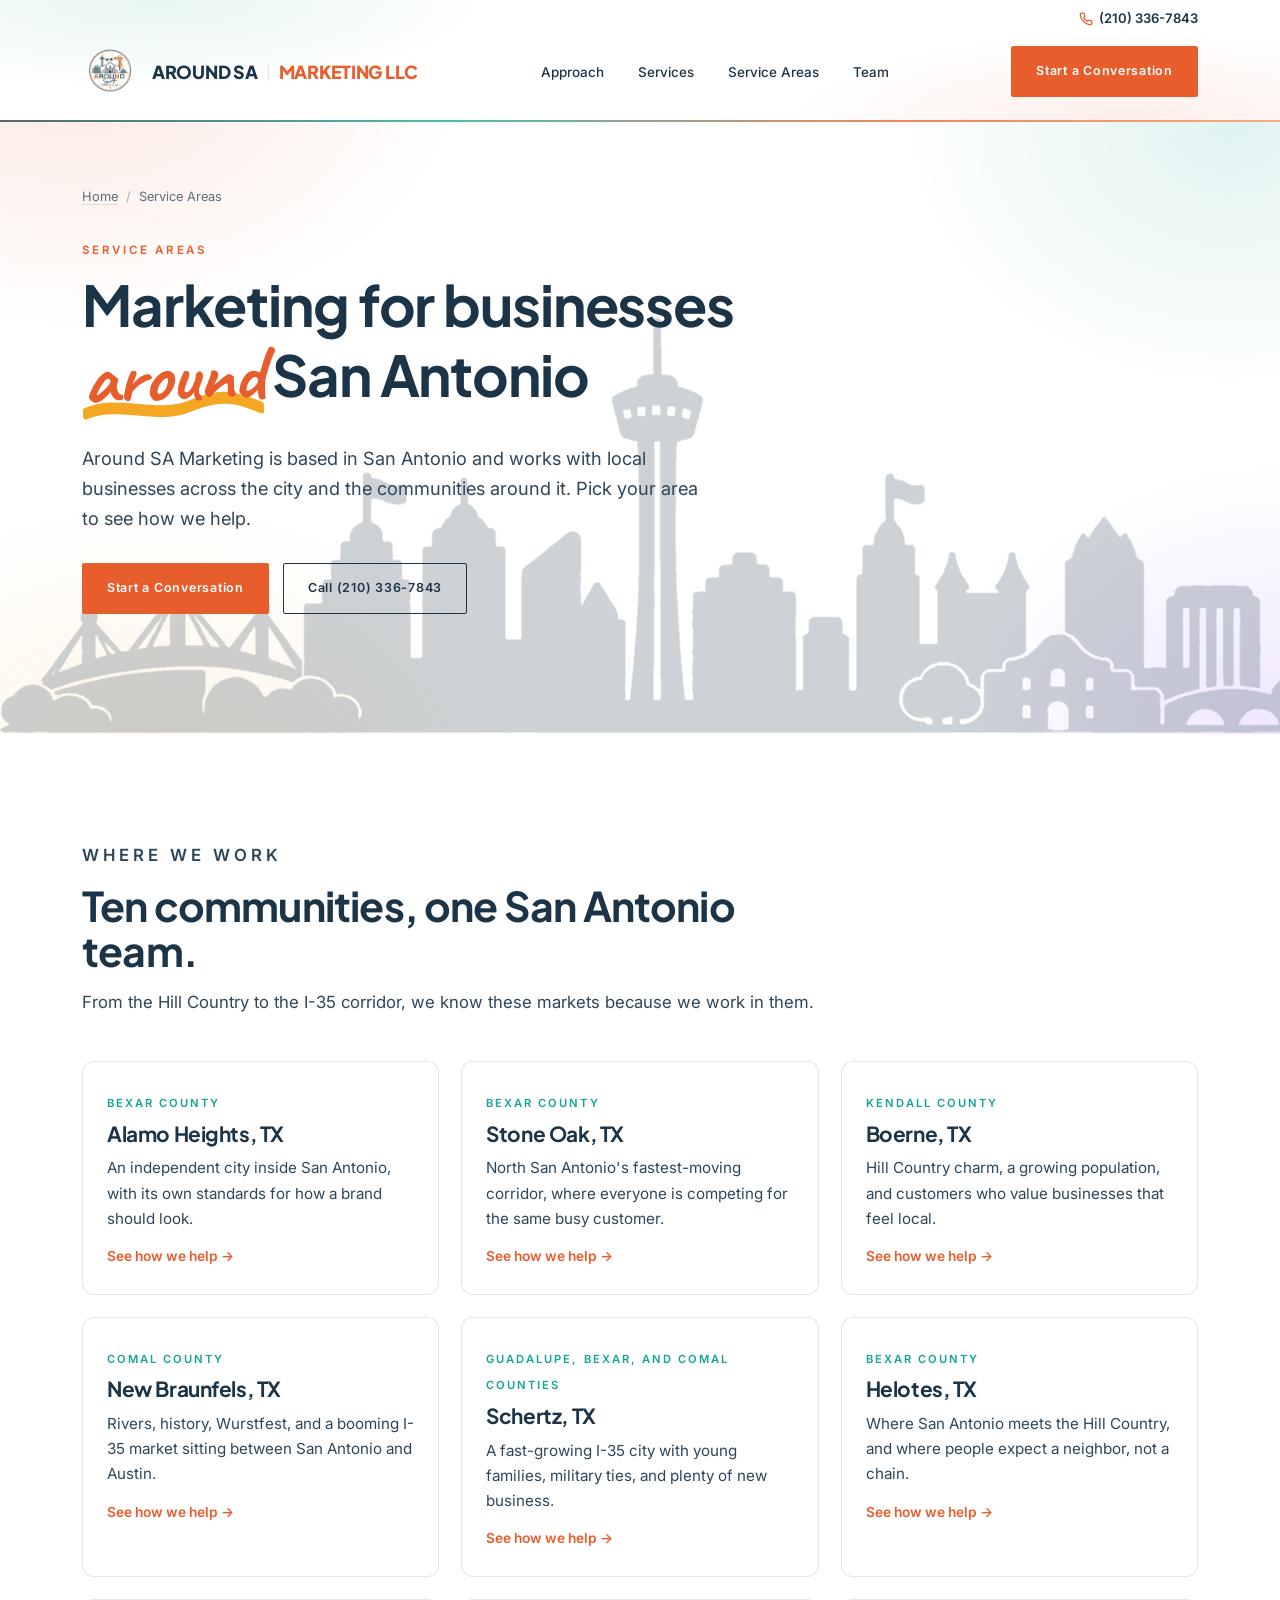
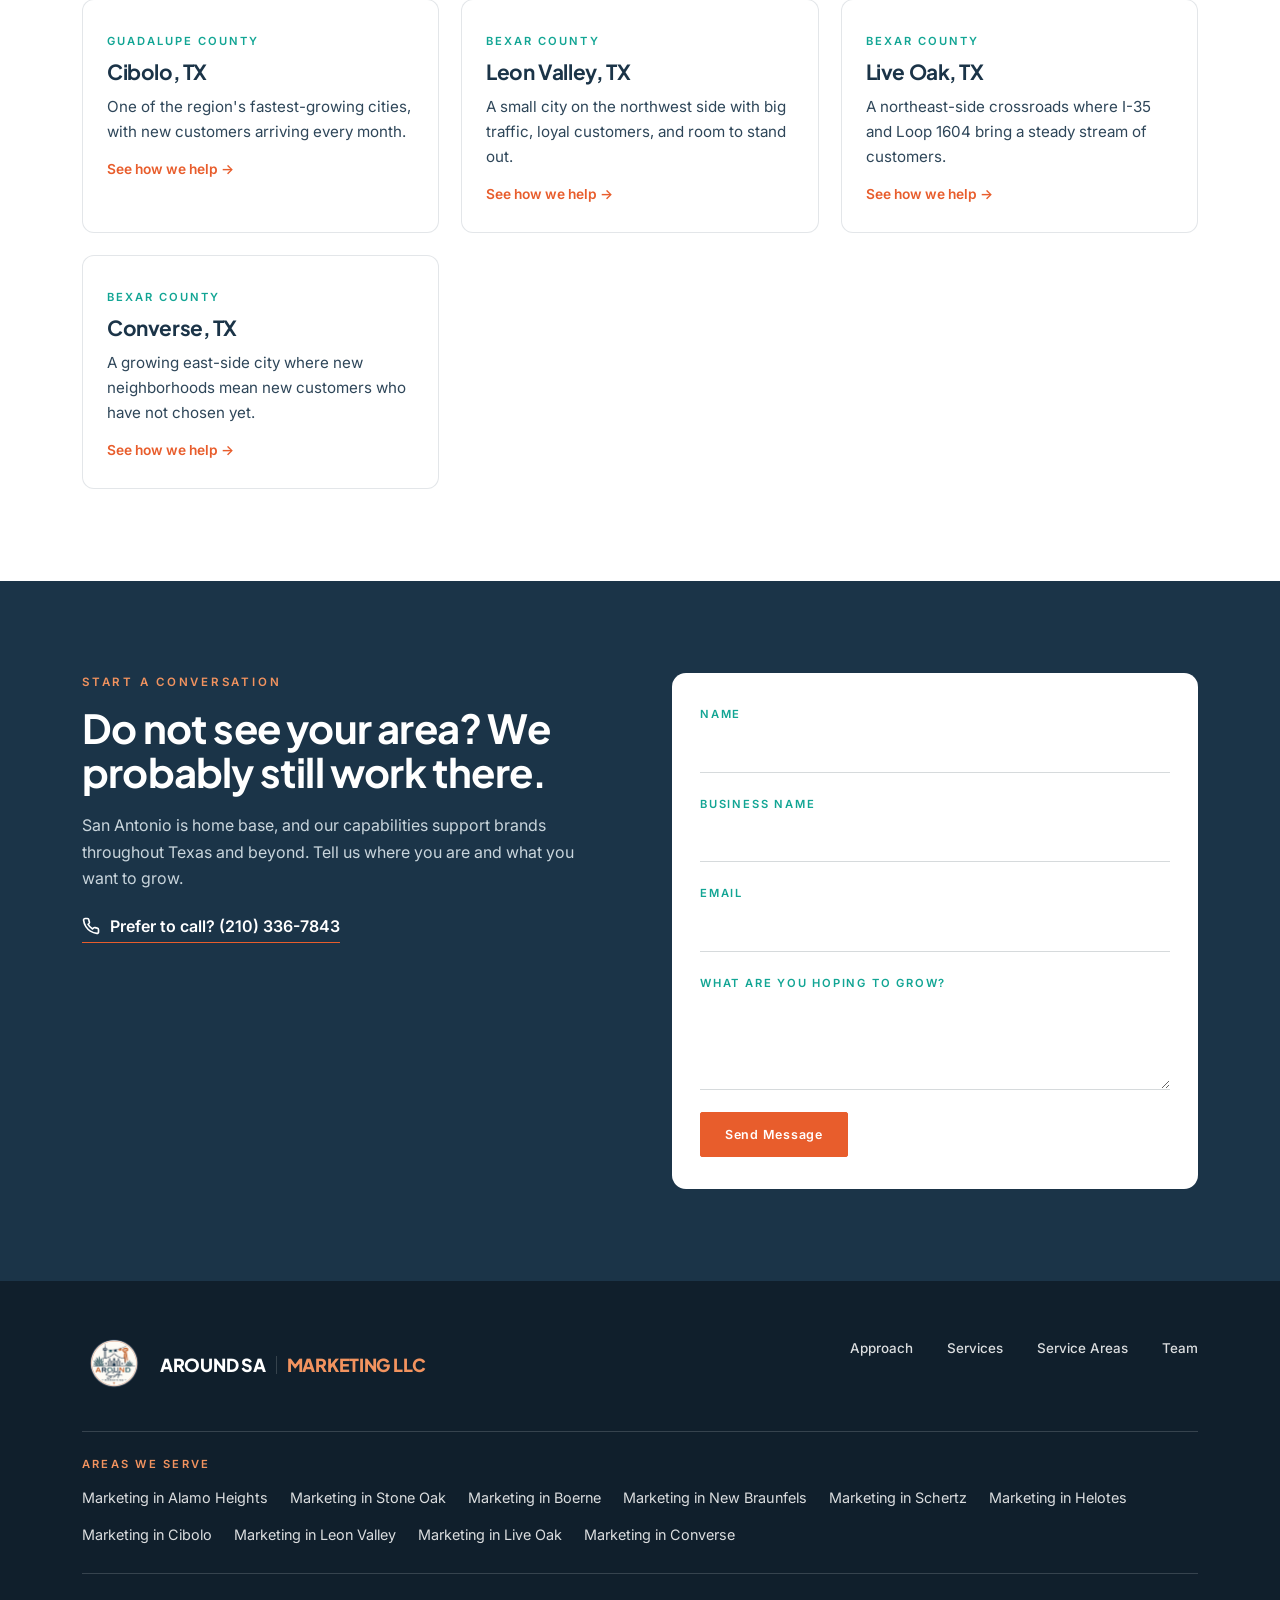
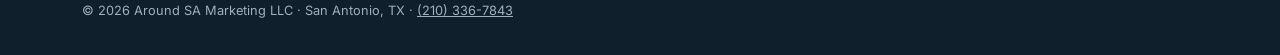
==== areas/index.html @ 3143f08d "Add 10 San Antonio-area service pages, hub, sitemap, robots, homepage links Co-Authored-By: Claude S" ====
<!DOCTYPE html>
<html lang="en">
<head>
<meta charset="UTF-8">
<meta name="viewport" content="width=device-width, initial-scale=1.0">
<meta name="color-scheme" content="light only">
<meta name="robots" content="index, follow, max-image-preview:large">
<title>San Antonio Area Marketing Services | Around SA Marketing</title>
<meta name="description" content="Around SA Marketing serves San Antonio and nearby cities including Alamo Heights, Stone Oak, Boerne, New Braunfels, Schertz, Helotes, Cibolo, Leon Valley, Live Oak and Converse.">
<link rel="canonical" href="https://www.aroundsamarketing.com/areas/">
<link rel="icon" type="image/png" href="/assets/favicon-180.png">
<link rel="apple-touch-icon" href="/assets/favicon-180.png">
<meta property="og:type" content="website">
<meta property="og:site_name" content="Around SA Marketing LLC">
<meta property="og:title" content="San Antonio Area Marketing Services | Around SA Marketing">
<meta property="og:description" content="Around SA Marketing serves San Antonio and nearby cities including Alamo Heights, Stone Oak, Boerne, New Braunfels, Schertz, Helotes, Cibolo, Leon Valley, Live Oak and Converse.">
<meta property="og:url" content="https://www.aroundsamarketing.com/areas/">
<meta property="og:locale" content="en_US">
<meta property="og:image" content="https://www.aroundsamarketing.com/og-image.jpg">
<meta name="twitter:card" content="summary_large_image">
<meta name="twitter:title" content="San Antonio Area Marketing Services | Around SA Marketing">
<meta name="twitter:description" content="Around SA Marketing serves San Antonio and nearby cities including Alamo Heights, Stone Oak, Boerne, New Braunfels, Schertz, Helotes, Cibolo, Leon Valley, Live Oak and Converse.">
<meta name="twitter:image" content="https://www.aroundsamarketing.com/og-image.jpg">
<link rel="preconnect" href="https://fonts.googleapis.com"><link rel="preconnect" href="https://fonts.gstatic.com" crossorigin><link href="https://fonts.googleapis.com/css2?family=Plus+Jakarta+Sans:wght@500;600;700;800&family=Caveat:wght@600;700&family=Instrument+Serif:ital@0;1&family=Inter:wght@300;400;500;600;700&display=swap" rel="stylesheet">
<link rel="stylesheet" href="/assets/area.css">
<script type="application/ld+json">{"@context": "https://schema.org", "@graph": [{"@type": "CollectionPage", "@id": "https://www.aroundsamarketing.com/areas/#page", "url": "https://www.aroundsamarketing.com/areas/", "name": "San Antonio Area Marketing Services | Around SA Marketing", "description": "Around SA Marketing serves San Antonio and nearby cities including Alamo Heights, Stone Oak, Boerne, New Braunfels, Schertz, Helotes, Cibolo, Leon Valley, Live Oak and Converse."}, {"@type": "ItemList", "name": "Around SA Marketing service areas", "itemListElement": [{"@type": "ListItem", "position": 1, "url": "https://www.aroundsamarketing.com/areas/alamo-heights/", "name": "Marketing Agency in Alamo Heights, TX"}, {"@type": "ListItem", "position": 2, "url": "https://www.aroundsamarketing.com/areas/stone-oak/", "name": "Marketing Agency in Stone Oak, TX"}, {"@type": "ListItem", "position": 3, "url": "https://www.aroundsamarketing.com/areas/boerne/", "name": "Marketing Agency in Boerne, TX"}, {"@type": "ListItem", "position": 4, "url": "https://www.aroundsamarketing.com/areas/new-braunfels/", "name": "Marketing Agency in New Braunfels, TX"}, {"@type": "ListItem", "position": 5, "url": "https://www.aroundsamarketing.com/areas/schertz/", "name": "Marketing Agency in Schertz, TX"}, {"@type": "ListItem", "position": 6, "url": "https://www.aroundsamarketing.com/areas/helotes/", "name": "Marketing Agency in Helotes, TX"}, {"@type": "ListItem", "position": 7, "url": "https://www.aroundsamarketing.com/areas/cibolo/", "name": "Marketing Agency in Cibolo, TX"}, {"@type": "ListItem", "position": 8, "url": "https://www.aroundsamarketing.com/areas/leon-valley/", "name": "Marketing Agency in Leon Valley, TX"}, {"@type": "ListItem", "position": 9, "url": "https://www.aroundsamarketing.com/areas/live-oak/", "name": "Marketing Agency in Live Oak, TX"}, {"@type": "ListItem", "position": 10, "url": "https://www.aroundsamarketing.com/areas/converse/", "name": "Marketing Agency in Converse, TX"}]}, {"@type": "BreadcrumbList", "itemListElement": [{"@type": "ListItem", "position": 1, "name": "Home", "item": "https://www.aroundsamarketing.com/"}, {"@type": "ListItem", "position": 2, "name": "Service Areas", "item": "https://www.aroundsamarketing.com/areas/"}]}]}</script>
</head>
<body>
<a class="skip" href="#main">Skip to content</a>
<header>
  <div class="header-top"><a class="header-phone" href="tel:+12103367843"><svg viewBox="0 0 24 24" fill="none" stroke="currentColor" stroke-width="2.2" stroke-linecap="round" stroke-linejoin="round" aria-hidden="true"><path d="M22 16.92v3a2 2 0 0 1-2.18 2 19.79 19.79 0 0 1-8.63-3.07 19.5 19.5 0 0 1-6-6 19.79 19.79 0 0 1-3.07-8.67A2 2 0 0 1 4.11 2h3a2 2 0 0 1 2 1.72c.13.96.36 1.9.7 2.81a2 2 0 0 1-.45 2.11L8.09 9.91a16 16 0 0 0 6 6l1.27-1.27a2 2 0 0 1 2.11-.45c.91.34 1.85.57 2.81.7A2 2 0 0 1 22 16.92z"/></svg>(210) 336-7843</a></div>
  <div class="navrow">
    <a class="logo" href="/"><img src="/assets/logo.png" alt="Around SA Marketing LLC" width="56" height="56"><span class="logo-word">AROUND SA<span>MARKETING LLC</span></span></a>
    <nav class="links" aria-label="Primary">
      <a href="/#approach">Approach</a>
      <a href="/#services">Services</a>
      <a href="/areas/">Service Areas</a>
      <a href="/#team">Team</a>
    </nav>
    <a class="btn solid" href="#contact">Start a Conversation</a>
    <button class="menuToggle" id="menuToggle" aria-label="Open menu" aria-expanded="false" aria-controls="mobilePanel"><span></span><span></span><span></span></button>
  </div>
  <nav class="mobile-panel" id="mobilePanel" aria-label="Mobile">
    <a href="/#approach">Approach</a>
    <a href="/#services">Services</a>
    <a href="/areas/">Service Areas</a>
    <a href="/#team">Team</a>
    <a class="btn solid" href="#contact">Start a Conversation</a>
  </nav>
</header>
<main id="main">
<section class="hero">
  <img class="hero-sky" src="/assets/skyline.png" alt="" aria-hidden="true" width="2700" height="834">
  <div class="wrap">
    <nav class="crumbs" aria-label="Breadcrumb"><ol><li><a href="/">Home</a></li><li aria-current="page">Service Areas</li></ol></nav>
    <div style="margin-top:34px;max-width:820px;">
      <p class="eyebrow">Service Areas</p>
      <h1>Marketing for businesses <em>around</em> San Antonio</h1>
      <p class="lead">Around SA Marketing is based in San Antonio and works with local businesses across the city and the communities around it. Pick your area to see how we help.</p>
      <div class="hero-actions"><a class="btn solid" href="#contact">Start a Conversation</a><a class="btn" href="tel:+12103367843">Call (210) 336-7843</a></div>
    </div>
  </div>
</section>
<section>
  <div class="wrap">
    <div class="section-head"><p class="eyebrow">Where We Work</p><h2>Ten communities, one San Antonio team.</h2><p>From the Hill Country to the I-35 corridor, we know these markets because we work in them.</p></div>
    <div class="area-grid">
<a class="area-card" href="/areas/alamo-heights/"><span class="tag">Bexar County</span><h3>Alamo Heights, TX</h3><p>An independent city inside San Antonio, with its own standards for how a brand should look.</p><span class="go">See how we help &rarr;</span></a>
<a class="area-card" href="/areas/stone-oak/"><span class="tag">Bexar County</span><h3>Stone Oak, TX</h3><p>North San Antonio&#x27;s fastest-moving corridor, where everyone is competing for the same busy customer.</p><span class="go">See how we help &rarr;</span></a>
<a class="area-card" href="/areas/boerne/"><span class="tag">Kendall County</span><h3>Boerne, TX</h3><p>Hill Country charm, a growing population, and customers who value businesses that feel local.</p><span class="go">See how we help &rarr;</span></a>
<a class="area-card" href="/areas/new-braunfels/"><span class="tag">Comal County</span><h3>New Braunfels, TX</h3><p>Rivers, history, Wurstfest, and a booming I-35 market sitting between San Antonio and Austin.</p><span class="go">See how we help &rarr;</span></a>
<a class="area-card" href="/areas/schertz/"><span class="tag">Guadalupe, Bexar, and Comal counties</span><h3>Schertz, TX</h3><p>A fast-growing I-35 city with young families, military ties, and plenty of new business.</p><span class="go">See how we help &rarr;</span></a>
<a class="area-card" href="/areas/helotes/"><span class="tag">Bexar County</span><h3>Helotes, TX</h3><p>Where San Antonio meets the Hill Country, and where people expect a neighbor, not a chain.</p><span class="go">See how we help &rarr;</span></a>
<a class="area-card" href="/areas/cibolo/"><span class="tag">Guadalupe County</span><h3>Cibolo, TX</h3><p>One of the region&#x27;s fastest-growing cities, with new customers arriving every month.</p><span class="go">See how we help &rarr;</span></a>
<a class="area-card" href="/areas/leon-valley/"><span class="tag">Bexar County</span><h3>Leon Valley, TX</h3><p>A small city on the northwest side with big traffic, loyal customers, and room to stand out.</p><span class="go">See how we help &rarr;</span></a>
<a class="area-card" href="/areas/live-oak/"><span class="tag">Bexar County</span><h3>Live Oak, TX</h3><p>A northeast-side crossroads where I-35 and Loop 1604 bring a steady stream of customers.</p><span class="go">See how we help &rarr;</span></a>
<a class="area-card" href="/areas/converse/"><span class="tag">Bexar County</span><h3>Converse, TX</h3><p>A growing east-side city where new neighborhoods mean new customers who have not chosen yet.</p><span class="go">See how we help &rarr;</span></a>
    </div>
  </div>
</section>
<section class="on-dark" id="contact">
  <div class="wrap cta-grid">
    <div>
      <p class="eyebrow">Start A Conversation</p>
      <h2>Do not see your area? We probably still work there.</h2>
      <p>San Antonio is home base, and our capabilities support brands throughout Texas and beyond. Tell us where you are and what you want to grow.</p>
      <a class="phone-link" href="tel:+12103367843"><svg width="18" height="18" viewBox="0 0 24 24" fill="none" stroke="currentColor" stroke-width="2.2" stroke-linecap="round" stroke-linejoin="round" aria-hidden="true"><path d="M22 16.92v3a2 2 0 0 1-2.18 2 19.79 19.79 0 0 1-8.63-3.07 19.5 19.5 0 0 1-6-6 19.79 19.79 0 0 1-3.07-8.67A2 2 0 0 1 4.11 2h3a2 2 0 0 1 2 1.72c.13.96.36 1.9.7 2.81a2 2 0 0 1-.45 2.11L8.09 9.91a16 16 0 0 0 6 6l1.27-1.27a2 2 0 0 1 2.11-.45c.91.34 1.85.57 2.81.7A2 2 0 0 1 22 16.92z"/></svg>Prefer to call? (210) 336-7843</a>
    </div>
    <form id="areaForm" name="contact" method="POST" action="/" data-netlify="true" netlify-honeypot="bot-field">
      <input type="hidden" name="form-name" value="contact">
      <input type="hidden" name="source_page" value="">
      <div style="position:absolute;left:-5000px;" aria-hidden="true"><label>Leave this empty: <input name="bot-field" tabindex="-1" autocomplete="off"></label></div>
      <div class="field"><label for="name">Name</label><input id="name" name="name" type="text" required autocomplete="name"></div>
      <div class="field"><label for="business">Business Name</label><input id="business" name="business" type="text" required autocomplete="organization"></div>
      <div class="field"><label for="email">Email</label><input id="email" name="email" type="email" required autocomplete="email"></div>
      <div class="field"><label for="goal">What Are You Hoping To Grow?</label><textarea id="goal" name="goal"></textarea></div>
      <button class="btn solid" type="submit">Send Message</button>
      <p class="form-note" id="formNote" role="status" aria-live="polite"></p>
    </form>
  </div>
</section>
</main>
<footer>
  <div class="wrap">
    <div class="footer-top">
      <a class="logo" href="/"><img src="/assets/logo.png" alt="Around SA Marketing LLC" width="64" height="64" loading="lazy"><span class="logo-word">AROUND SA<span>MARKETING LLC</span></span></a>
      <nav class="links" aria-label="Footer">
        <a href="/#approach">Approach</a>
        <a href="/#services">Services</a>
        <a href="/areas/">Service Areas</a>
        <a href="/#team">Team</a>
      </nav>
    </div>
    <div class="foot-areas">
      <h2>Areas We Serve</h2>
      <ul><li><a href="/areas/alamo-heights/">Marketing in Alamo Heights</a></li><li><a href="/areas/stone-oak/">Marketing in Stone Oak</a></li><li><a href="/areas/boerne/">Marketing in Boerne</a></li><li><a href="/areas/new-braunfels/">Marketing in New Braunfels</a></li><li><a href="/areas/schertz/">Marketing in Schertz</a></li><li><a href="/areas/helotes/">Marketing in Helotes</a></li><li><a href="/areas/cibolo/">Marketing in Cibolo</a></li><li><a href="/areas/leon-valley/">Marketing in Leon Valley</a></li><li><a href="/areas/live-oak/">Marketing in Live Oak</a></li><li><a href="/areas/converse/">Marketing in Converse</a></li></ul>
    </div>
    <div class="foot-bottom">
      <span>&copy; 2026 Around SA Marketing LLC &middot; San Antonio, TX &middot; <a href="tel:+12103367843" class="foot-phone">(210) 336-7843</a></span>
    </div>
  </div>
</footer>
<script src="/assets/site.js" defer></script>
</body>
</html>
---- assets/area.css ----
:root{
  color-scheme: light only;
  --navy:#1B3448; --navy-deep:#101F2C; --teal:#12A594; --rust:#E85D2C; --rust-soft:#F2935F;
  --marigold:#F5A623; --purple:#7C3AED; --cream:#FFFFFF; --cream-2:#F5F2ED; --ink:#1B3448;
  --line-dark:rgba(255,255,255,0.16); --line-light:rgba(27,52,72,0.12);
}
*{box-sizing:border-box;margin:0;padding:0;}
html{scroll-behavior:smooth;overflow-x:hidden;width:100%;background:#fff;}
body{background:var(--cream);color:var(--ink);font-family:'Inter',sans-serif;font-weight:400;line-height:1.65;overflow-x:hidden;width:100%;-webkit-font-smoothing:antialiased;}
img,svg{display:block;max-width:100%;}
a{color:inherit;text-decoration:none;}
h1,h2,h3{font-family:'Plus Jakarta Sans',sans-serif;font-weight:700;line-height:1.1;letter-spacing:-0.02em;}
em{font-family:'Instrument Serif',serif;font-style:italic;font-weight:400;}
.eyebrow{font-family:'Inter',sans-serif;font-weight:600;font-size:0.72rem;letter-spacing:0.24em;text-transform:uppercase;color:var(--rust);}
.on-dark .eyebrow{color:var(--rust-soft);}
.wrap{max-width:1180px;margin:0 auto;padding:0 32px;}
@media (max-width:640px){.wrap{padding:0 22px;}}
@media (prefers-reduced-motion:reduce){*{animation-duration:0.001ms!important;transition-duration:0.001ms!important;scroll-behavior:auto!important;}}
a:focus-visible,button:focus-visible,input:focus-visible,textarea:focus-visible,summary:focus-visible{outline:2px solid var(--rust);outline-offset:3px;border-radius:2px;}
.skip{position:absolute;left:-9999px;top:0;background:var(--navy);color:#fff;padding:10px 16px;z-index:100;}
.skip:focus{left:8px;top:8px;}

/* header */
header{position:sticky;top:0;z-index:50;background:radial-gradient(520px 140px at 12% 0%,rgba(18,165,148,0.10),transparent 65%),radial-gradient(520px 140px at 88% 100%,rgba(232,93,44,0.10),transparent 65%),var(--cream);}
header::after{content:'';display:block;height:2px;background:linear-gradient(90deg,var(--navy) 0%,var(--teal) 35%,var(--rust) 70%,var(--rust-soft) 100%);opacity:0.75;}
.header-top{max-width:1180px;margin:0 auto;padding:8px 32px 0;display:flex;justify-content:flex-end;}
.header-phone{display:inline-flex;align-items:center;gap:6px;font-weight:600;font-size:0.82rem;color:var(--navy);}
.header-phone:hover{color:var(--rust);}
.header-phone svg{width:14px;height:14px;color:var(--rust);}
.navrow{display:flex;align-items:center;justify-content:space-between;padding:14px 32px 20px;max-width:1180px;margin:0 auto;}
.logo{display:flex;align-items:center;gap:14px;}
.logo img{height:56px;width:56px;flex-shrink:0;}
.logo-word{display:flex;align-items:center;gap:10px;font-family:'Plus Jakarta Sans',sans-serif;font-weight:800;font-size:1.12rem;line-height:1;color:var(--navy);white-space:nowrap;letter-spacing:-0.015em;}
.logo-word span{color:var(--rust);padding-left:10px;border-left:1.5px solid var(--line-light);}
@media (max-width:460px){.logo{gap:10px;}.logo-word{font-size:0.94rem;gap:8px;}.logo-word span{padding-left:8px;}}
nav.links{display:flex;gap:34px;align-items:center;}
nav.links a{font-weight:500;font-size:0.84rem;color:var(--navy);position:relative;padding:4px 0;}
nav.links a::after{content:'';position:absolute;left:0;bottom:-2px;width:0;height:1px;background:var(--rust);transition:width .25s ease;}
nav.links a:hover::after{width:100%;}
.menuToggle{display:none;background:none;border:0;cursor:pointer;width:40px;height:40px;padding:8px;flex-direction:column;justify-content:center;gap:6px;}
.menuToggle span{display:block;height:2px;width:100%;background:var(--navy);transition:transform .25s ease,opacity .25s ease;}
.menuToggle[aria-expanded="true"] span:nth-child(1){transform:translateY(8px) rotate(45deg);}
.menuToggle[aria-expanded="true"] span:nth-child(2){opacity:0;}
.menuToggle[aria-expanded="true"] span:nth-child(3){transform:translateY(-8px) rotate(-45deg);}
.mobile-panel{display:none;flex-direction:column;padding:10px 32px 26px;border-top:1px solid var(--line-light);background:var(--cream);}
.mobile-panel a{font-weight:500;font-size:1rem;color:var(--navy);padding:14px 0;border-bottom:1px solid var(--line-light);}
.mobile-panel .btn{margin-top:18px;justify-content:center;border-bottom:1px solid var(--rust);}
header.menu-open .mobile-panel{display:flex;}
@media (max-width:900px){.navrow nav.links{display:none;}.navrow>.btn.solid{display:none;}.menuToggle{display:flex;}.header-top{padding:8px 20px 0;}}

/* buttons */
.btn{display:inline-flex;align-items:center;gap:8px;font-weight:600;font-size:0.78rem;letter-spacing:0.06em;padding:14px 24px;border:1px solid var(--navy);border-radius:2px;color:var(--navy);background:transparent;cursor:pointer;transition:background .25s ease,color .25s ease,border-color .25s ease,transform .2s ease,box-shadow .25s ease;white-space:nowrap;font-family:'Inter',sans-serif;}
.btn:hover{background:var(--navy);color:#fff;transform:translateY(-2px);box-shadow:0 12px 22px -10px rgba(27,52,72,0.45);}
.btn.solid{background:var(--rust);color:#fff;border-color:var(--rust);}
.btn.solid:hover{background:#B8431A;border-color:#B8431A;box-shadow:0 12px 22px -10px rgba(184,67,26,0.55);}
.on-dark .btn{border-color:#fff;color:#fff;}
.on-dark .btn:hover{background:#fff;color:var(--navy);}
.on-dark .btn.solid{background:var(--rust);border-color:var(--rust);color:#fff;}
.on-dark .btn.solid:hover{background:#B8431A;border-color:#B8431A;color:#fff;}

/* breadcrumbs */
.crumbs{font-size:0.8rem;color:#5B6E7C;padding:18px 0 0;}
.crumbs ol{list-style:none;display:flex;flex-wrap:wrap;gap:8px;}
.crumbs li+li::before{content:'/';margin-right:8px;opacity:.5;}
.crumbs a{text-decoration:underline;text-decoration-color:var(--line-light);text-underline-offset:3px;}
.crumbs a:hover{color:var(--rust);}

/* hero */
.hero{position:relative;overflow:hidden;padding:46px 0 120px;background:radial-gradient(650px 450px at 6% -10%,rgba(232,93,44,0.14),transparent 60%),radial-gradient(550px 450px at 96% 0%,rgba(18,165,148,0.13),transparent 60%),radial-gradient(650px 500px at 12% 110%,rgba(245,166,35,0.12),transparent 60%),radial-gradient(550px 450px at 100% 100%,rgba(124,58,237,0.12),transparent 60%),#fff;}
.hero-sky{position:absolute;left:0;bottom:0;width:100%;height:auto;min-width:1350px;z-index:0;opacity:.22;pointer-events:none;}
.hero .wrap{position:relative;z-index:1;}
.hero-grid{display:grid;grid-template-columns:1.25fr .75fr;gap:56px;align-items:center;margin-top:34px;}
.hero h1{font-size:clamp(2.1rem,4.4vw,3.7rem);margin:14px 0 22px;color:var(--navy);}
.hero h1 em{font-family:'Caveat',cursive;font-style:normal;font-weight:700;color:var(--rust);font-size:1.4em;line-height:.9;display:inline-block;transform:rotate(-2deg);position:relative;top:.05em;padding-bottom:.18em;background-image:url("data:image/svg+xml,%3Csvg xmlns='http://www.w3.org/2000/svg' viewBox='0 0 200 14' preserveAspectRatio='none'%3E%3Cpath d='M2 8 C40 2 80 12 120 6 S178 5 198 8' stroke='%23F5A623' stroke-width='5' fill='none' stroke-linecap='round'/%3E%3C/svg%3E");background-repeat:no-repeat;background-position:left bottom;background-size:100% .42em;}
.lead{font-size:1.14rem;max-width:620px;color:#2E4659;}
.hero-actions{display:flex;flex-wrap:wrap;gap:14px;margin-top:30px;}
.facts{background:var(--navy);color:#fff;border-radius:14px;padding:28px 26px;box-shadow:0 24px 44px -24px rgba(16,31,44,.6);}
.facts h2{font-size:1rem;letter-spacing:.02em;margin-bottom:14px;color:var(--rust-soft);font-family:'Inter',sans-serif;text-transform:uppercase;font-size:.72rem;letter-spacing:.2em;font-weight:600;}
.facts dl{display:grid;gap:12px;}
.facts dt{font-size:.7rem;letter-spacing:.14em;text-transform:uppercase;color:#9FB0B8;}
.facts dd{font-weight:600;font-size:.98rem;margin-top:2px;}
@media (max-width:900px){.hero-grid{grid-template-columns:1fr;gap:34px;}.hero{padding-bottom:90px;}}

/* sections */
section{padding:92px 0;position:relative;}
@media (max-width:640px){section{padding:68px 0;}}
.section-head{max-width:760px;}
.section-head h2{font-size:clamp(1.8rem,3.2vw,2.6rem);margin-top:14px;}
.section-head p{margin-top:16px;color:#2E4659;font-size:1.05rem;}
.on-dark{background:var(--navy);color:#fff;}
.on-dark .section-head p{color:#C9D5DC;}
.alt{background:var(--cream-2);}
.two{display:grid;grid-template-columns:1fr 1fr;gap:56px;align-items:start;}
@media (max-width:900px){.two{grid-template-columns:1fr;gap:34px;}}
.prose p{margin-top:16px;color:#2E4659;font-size:1.04rem;}
.prose p:first-child{margin-top:0;}
.prose h2{font-size:clamp(1.8rem,3.2vw,2.5rem);margin:14px 0 20px;}
.prose a{color:var(--rust);text-decoration:underline;text-underline-offset:3px;}
.callout{background:#fff;border:1px solid var(--line-light);border-left:4px solid var(--teal);border-radius:10px;padding:26px 26px;box-shadow:0 18px 36px -26px rgba(27,52,72,.35);}
.callout h3{font-size:1.15rem;margin-bottom:12px;}
.callout ul{list-style:none;display:grid;gap:12px;}
.callout li{padding-left:26px;position:relative;font-size:.98rem;color:#2E4659;}
.callout li::before{content:'';position:absolute;left:0;top:.55em;width:12px;height:12px;border-radius:50%;background:var(--rust);box-shadow:0 0 0 4px rgba(232,93,44,.15);}

/* service cards */
.cards{display:grid;grid-template-columns:repeat(3,1fr);gap:22px;margin-top:46px;}
@media (max-width:980px){.cards{grid-template-columns:1fr 1fr;}}
@media (max-width:640px){.cards{grid-template-columns:1fr;}}
.card{background:rgba(255,255,255,.05);border:1px solid var(--line-dark);border-radius:12px;padding:28px 24px;transition:transform .25s ease,background .25s ease,border-color .25s ease;}
.card:hover{transform:translateY(-4px);background:rgba(255,255,255,.09);border-color:rgba(255,255,255,.34);}
.card .chip{width:42px;height:42px;border-radius:10px;display:grid;place-items:center;margin-bottom:16px;color:#fff;font-weight:800;font-family:'Plus Jakarta Sans',sans-serif;}
.card:nth-child(6n+1) .chip{background:var(--rust);}
.card:nth-child(6n+2) .chip{background:var(--teal);}
.card:nth-child(6n+3) .chip{background:var(--marigold);color:var(--navy);}
.card:nth-child(6n+4) .chip{background:var(--purple);}
.card:nth-child(6n+5) .chip{background:var(--rust-soft);color:var(--navy);}
.card:nth-child(6n+6) .chip{background:#2A8FC4;}
.card h3{font-size:1.14rem;margin-bottom:10px;}
.card p{font-size:.96rem;color:#C9D5DC;}

/* map */
.map-grid{display:grid;grid-template-columns:1.5fr .9fr;gap:40px;align-items:stretch;margin-top:40px;}
@media (max-width:900px){.map-grid{grid-template-columns:1fr;}}
.map-frame{border-radius:14px;overflow:hidden;border:1px solid var(--line-light);box-shadow:0 24px 44px -26px rgba(27,52,72,.4);min-height:380px;background:#E9EEF1;}
.map-frame iframe{width:100%;height:100%;min-height:380px;border:0;display:block;}
.near h3{font-size:1.1rem;margin-bottom:6px;}
.near p{font-size:.95rem;color:#2E4659;margin-bottom:16px;}
.near ul{list-style:none;display:flex;flex-wrap:wrap;gap:10px;}
.near a{display:inline-block;padding:9px 16px;border:1px solid var(--line-light);border-radius:999px;font-weight:600;font-size:.86rem;background:#fff;transition:all .2s ease;}
.near a:hover{background:var(--navy);color:#fff;border-color:var(--navy);}
.maplink{display:inline-block;margin-top:18px;font-weight:600;font-size:.9rem;border-bottom:1.5px solid var(--rust);padding-bottom:2px;}

/* steps */
.steps{display:grid;grid-template-columns:repeat(3,1fr);gap:22px;margin-top:44px;counter-reset:s;}
@media (max-width:900px){.steps{grid-template-columns:1fr;}}
.step{background:#fff;border:1px solid var(--line-light);border-radius:12px;padding:26px 24px;counter-increment:s;}
.step::before{content:counter(s);display:grid;place-items:center;width:38px;height:38px;border-radius:50%;background:var(--navy);color:#fff;font-weight:800;margin-bottom:14px;font-family:'Plus Jakarta Sans',sans-serif;}
.step h3{font-size:1.1rem;margin-bottom:8px;}
.step p{font-size:.96rem;color:#2E4659;}

/* faq */
.faq{max-width:860px;margin-top:40px;}
.faq details{border-bottom:1px solid var(--line-light);padding:20px 0;}
.faq summary{cursor:pointer;font-family:'Plus Jakarta Sans',sans-serif;font-weight:700;font-size:1.12rem;list-style:none;display:flex;justify-content:space-between;gap:20px;align-items:center;}
.faq summary::-webkit-details-marker{display:none;}
.faq summary::after{content:'+';font-size:1.6rem;color:var(--rust);line-height:1;transition:transform .2s ease;}
.faq details[open] summary::after{transform:rotate(45deg);}
.faq details p{margin-top:12px;color:#2E4659;max-width:740px;}

/* cta */
.cta-grid{display:grid;grid-template-columns:1fr 1fr;gap:64px;align-items:start;}
@media (max-width:900px){.cta-grid{grid-template-columns:1fr;gap:36px;}}
.cta-grid h2{font-size:clamp(1.8rem,3.2vw,2.5rem);margin:14px 0 18px;}
.cta-grid p{color:#C9D5DC;}
.phone-link{display:inline-flex;align-items:center;gap:10px;margin-top:22px;font-weight:600;font-size:1rem;color:#fff;border-bottom:1.5px solid var(--rust);padding-bottom:2px;}
form{display:flex;flex-direction:column;gap:22px;background:#fff;color:var(--ink);padding:32px 28px;border-radius:14px;}
.field{display:flex;flex-direction:column;gap:8px;}
.field label{font-weight:600;font-size:.7rem;letter-spacing:.16em;text-transform:uppercase;color:var(--teal);}
.field input,.field textarea{font-family:'Inter',sans-serif;font-size:1rem;background:transparent;border:0;border-bottom:1.5px solid #D6DADC;padding:10px 2px;color:var(--ink);}
.field input:focus,.field textarea:focus{border-color:var(--rust);outline:none;}
.field textarea{resize:vertical;min-height:90px;}
form .btn.solid{align-self:flex-start;}
.form-note{font-weight:600;color:var(--teal);display:none;}
.form-note.show{display:block;}

/* hub grid */
.area-grid{display:grid;grid-template-columns:repeat(3,1fr);gap:22px;margin-top:44px;}
@media (max-width:980px){.area-grid{grid-template-columns:1fr 1fr;}}
@media (max-width:640px){.area-grid{grid-template-columns:1fr;}}
.area-card{display:block;background:#fff;border:1px solid var(--line-light);border-radius:12px;padding:26px 24px;transition:transform .25s ease,box-shadow .25s ease,border-color .25s ease;}
.area-card:hover{transform:translateY(-4px);box-shadow:0 22px 36px -24px rgba(27,52,72,.45);border-color:var(--rust);}
.area-card .tag{font-size:.7rem;letter-spacing:.18em;text-transform:uppercase;color:var(--teal);font-weight:600;}
.area-card h3{font-size:1.3rem;margin:8px 0 10px;}
.area-card p{font-size:.95rem;color:#2E4659;}
.area-card .go{display:inline-block;margin-top:14px;font-weight:600;font-size:.86rem;color:var(--rust);}

/* footer */
footer{background:var(--navy-deep);padding:52px 0 34px;color:#fff;}
.footer-top{display:flex;justify-content:space-between;align-items:flex-start;flex-wrap:wrap;gap:30px;padding-bottom:34px;border-bottom:1px solid var(--line-dark);}
footer .logo-word{color:#fff;}
footer .logo-word span{color:var(--rust-soft);border-left-color:var(--line-dark);}
footer .logo img{height:64px;width:64px;}
footer nav.links a{color:#fff;opacity:.85;}
.foot-areas{padding:26px 0;border-bottom:1px solid var(--line-dark);}
.foot-areas h2{font-family:'Inter',sans-serif;font-size:.7rem;letter-spacing:.2em;text-transform:uppercase;color:var(--rust-soft);margin-bottom:14px;font-weight:600;}
.foot-areas ul{list-style:none;display:flex;flex-wrap:wrap;gap:10px 22px;}
.foot-areas a{font-size:.9rem;color:#fff;opacity:.85;}
.foot-areas a:hover{opacity:1;text-decoration:underline;}
.foot-bottom{display:flex;justify-content:space-between;padding-top:26px;flex-wrap:wrap;gap:12px;font-size:.8rem;color:#9FB0B8;}
.foot-phone{color:#9FB0B8;text-decoration:underline;}
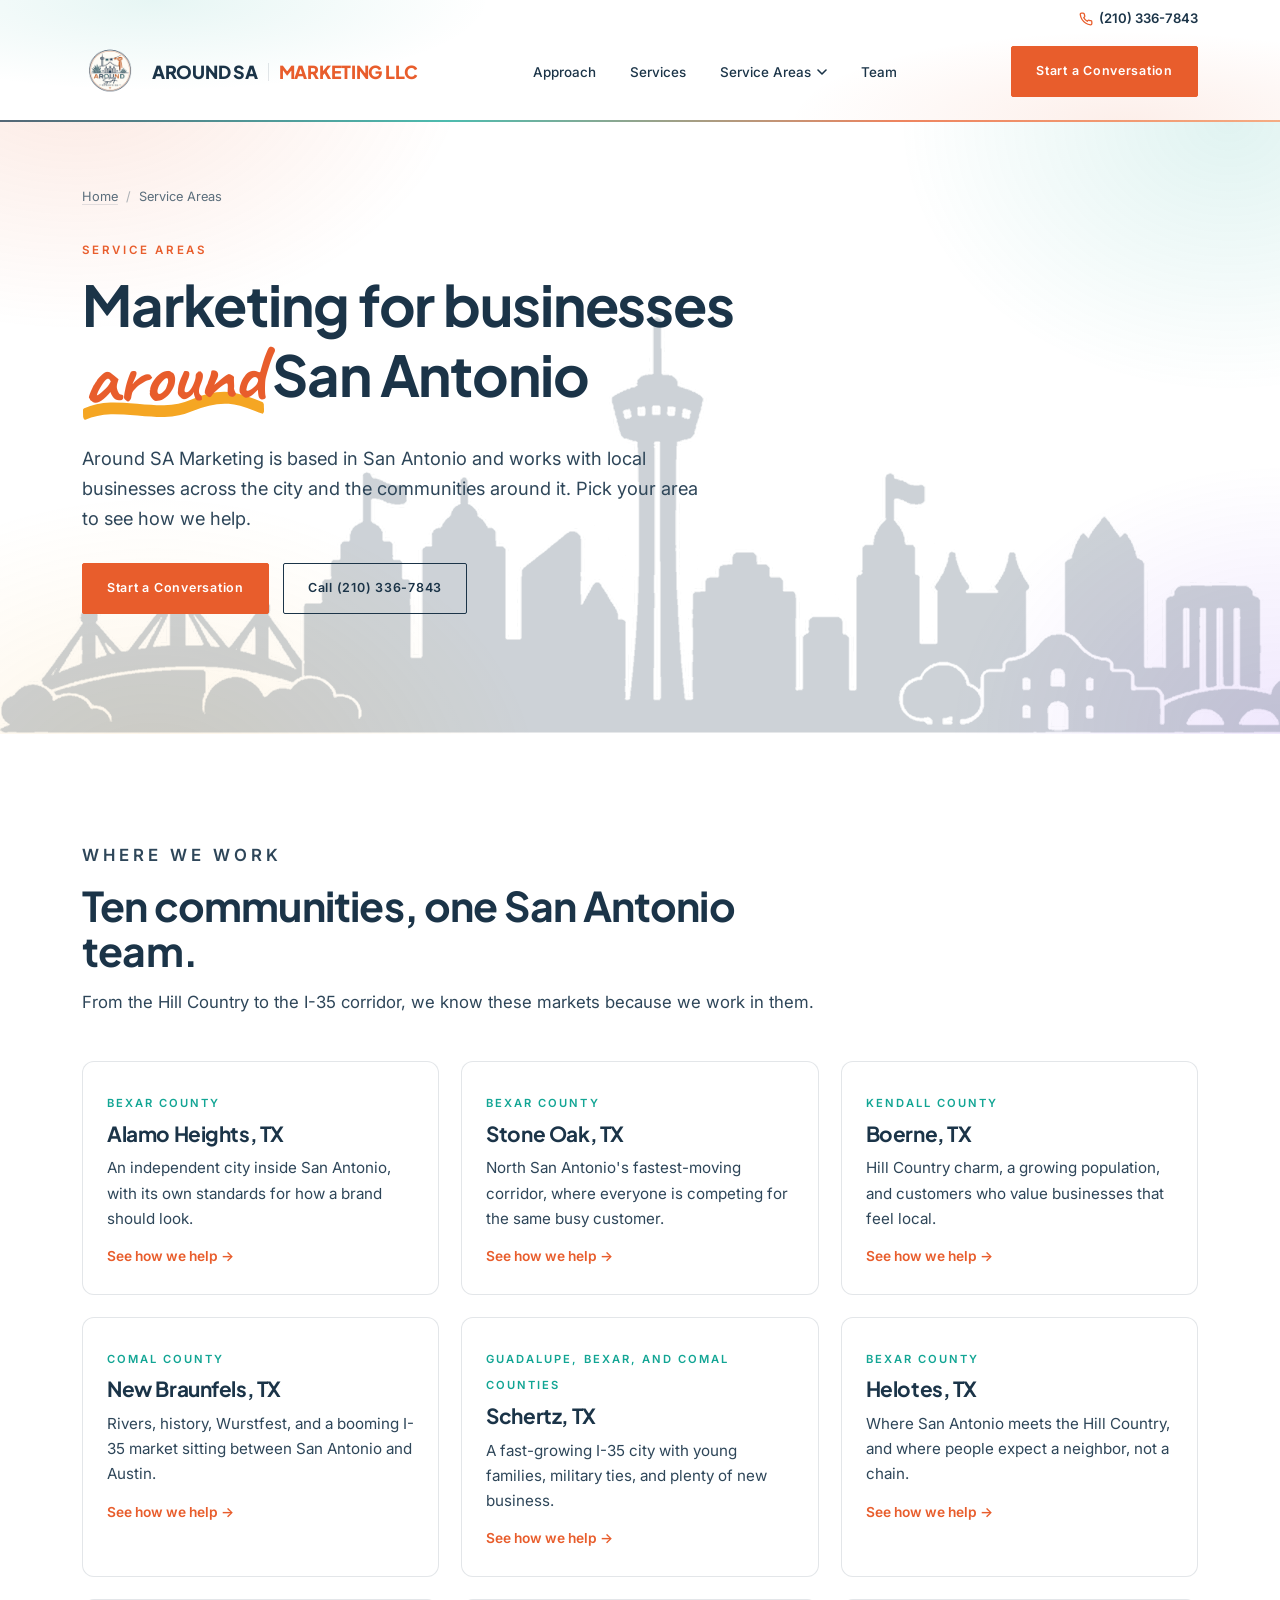
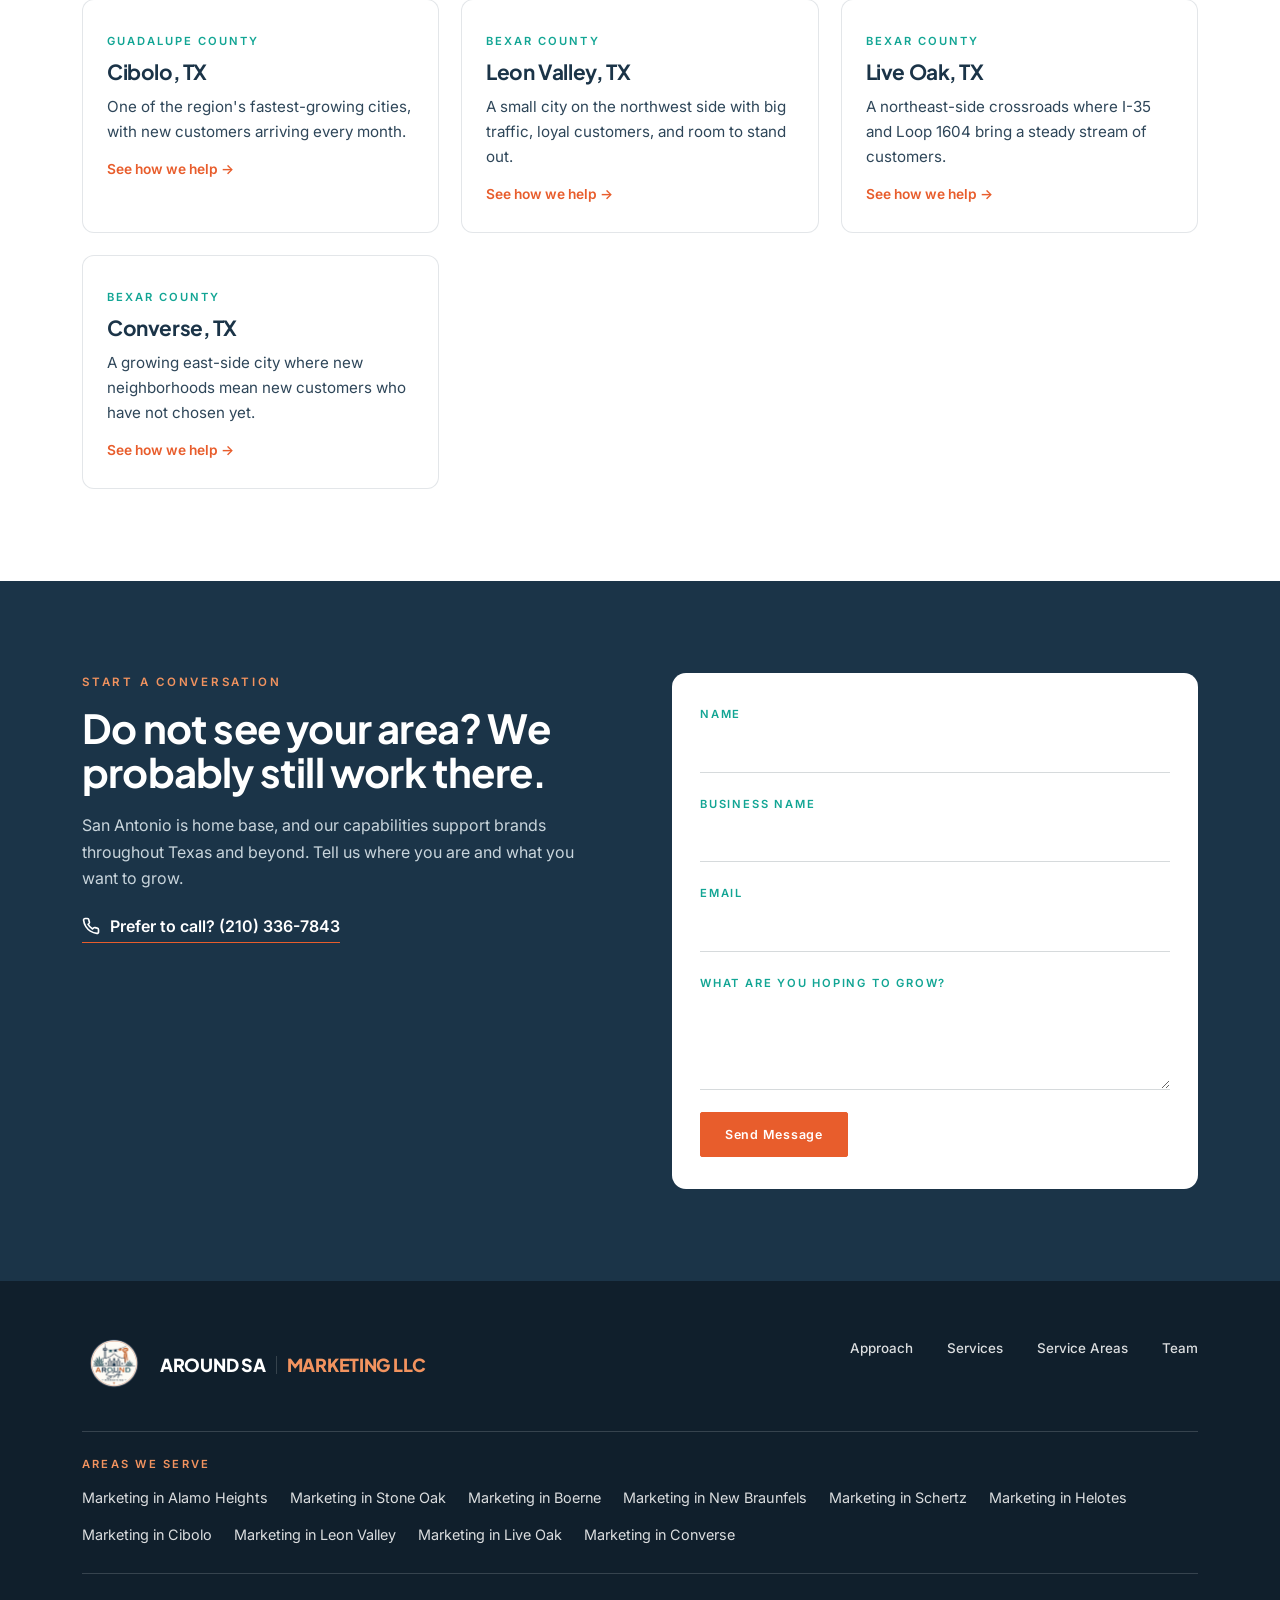
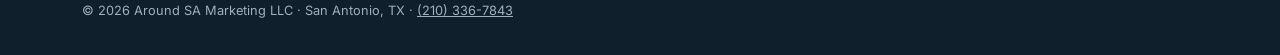
==== commit 5ca6899d: "Add Service Areas hover dropdown; fix homepage script error that broke mobile menu Co-Authored-By: C" ====
--- a/areas/index.html
+++ b/areas/index.html
@@ -34,7 +34,7 @@
     <nav class="links" aria-label="Primary">
       <a href="/#approach">Approach</a>
       <a href="/#services">Services</a>
-      <a href="/areas/">Service Areas</a>
+      <div class="dropdown"><a class="dd-trigger" href="/areas/" aria-haspopup="true">Service Areas<svg width="10" height="10" viewBox="0 0 10 10" aria-hidden="true"><path d="M1 3l4 4 4-4" fill="none" stroke="currentColor" stroke-width="1.6" stroke-linecap="round" stroke-linejoin="round"/></svg></a><div class="dd-menu"><div class="dd-box"><a class="dd-all" href="/areas/">All service areas</a><a href="/areas/alamo-heights/">Alamo Heights</a><a href="/areas/stone-oak/">Stone Oak</a><a href="/areas/boerne/">Boerne</a><a href="/areas/new-braunfels/">New Braunfels</a><a href="/areas/schertz/">Schertz</a><a href="/areas/helotes/">Helotes</a><a href="/areas/cibolo/">Cibolo</a><a href="/areas/leon-valley/">Leon Valley</a><a href="/areas/live-oak/">Live Oak</a><a href="/areas/converse/">Converse</a></div></div></div>
       <a href="/#team">Team</a>
     </nav>
     <a class="btn solid" href="#contact">Start a Conversation</a>
@@ -43,7 +43,7 @@
   <nav class="mobile-panel" id="mobilePanel" aria-label="Mobile">
     <a href="/#approach">Approach</a>
     <a href="/#services">Services</a>
-    <a href="/areas/">Service Areas</a>
+    <details class="mob-areas"><summary>Service Areas</summary><a href="/areas/">All service areas</a><a href="/areas/alamo-heights/">Alamo Heights</a><a href="/areas/stone-oak/">Stone Oak</a><a href="/areas/boerne/">Boerne</a><a href="/areas/new-braunfels/">New Braunfels</a><a href="/areas/schertz/">Schertz</a><a href="/areas/helotes/">Helotes</a><a href="/areas/cibolo/">Cibolo</a><a href="/areas/leon-valley/">Leon Valley</a><a href="/areas/live-oak/">Live Oak</a><a href="/areas/converse/">Converse</a></details>
     <a href="/#team">Team</a>
     <a class="btn solid" href="#contact">Start a Conversation</a>
   </nav>
--- a/assets/area.css
+++ b/assets/area.css
@@ -188,3 +188,22 @@
 .foot-areas a:hover{opacity:1;text-decoration:underline;}
 .foot-bottom{display:flex;justify-content:space-between;padding-top:26px;flex-wrap:wrap;gap:12px;font-size:.8rem;color:#9FB0B8;}
 .foot-phone{color:#9FB0B8;text-decoration:underline;}
+
+/* service areas dropdown */
+.dropdown{position:relative;}
+.dd-trigger{display:inline-flex;align-items:center;gap:6px;}
+.dd-trigger svg{transition:transform .2s ease;}
+.dropdown:hover .dd-trigger svg,.dropdown:focus-within .dd-trigger svg{transform:rotate(180deg);}
+.dd-menu{position:absolute;top:100%;left:50%;transform:translateX(-50%) translateY(6px);padding-top:16px;opacity:0;visibility:hidden;transition:opacity .18s ease,transform .18s ease,visibility .18s;z-index:60;}
+.dropdown:hover .dd-menu,.dropdown:focus-within .dd-menu{opacity:1;visibility:visible;transform:translateX(-50%) translateY(0);}
+.dd-box{min-width:230px;background:#fff;border:1px solid rgba(27,52,72,0.12);border-top:3px solid var(--rust);border-radius:10px;padding:8px;box-shadow:0 24px 44px -18px rgba(16,31,44,.45);display:flex;flex-direction:column;}
+.dd-box a{padding:9px 14px;border-radius:6px;font-size:.88rem;font-weight:500;color:var(--navy);white-space:nowrap;}
+.dd-box a::after{display:none !important;}
+.dd-box a:hover{background:var(--cream-2);color:var(--rust);}
+.dd-box .dd-all{font-weight:700;border-bottom:1px solid rgba(27,52,72,0.1);border-radius:6px 6px 0 0;margin-bottom:4px;}
+.mob-areas{border-bottom:1px solid var(--line-light);}
+.mob-areas summary{font-family:'Inter',sans-serif;font-weight:500;font-size:1rem;color:var(--navy);padding:14px 0;cursor:pointer;list-style:none;display:flex;justify-content:space-between;}
+.mob-areas summary::-webkit-details-marker{display:none;}
+.mob-areas summary::after{content:'+';color:var(--rust);font-size:1.3rem;line-height:1;}
+.mob-areas[open] summary::after{content:'\2212';}
+.mob-areas a{display:block;padding:10px 0 10px 16px;border-bottom:0;font-size:.95rem;color:var(--navy);}
